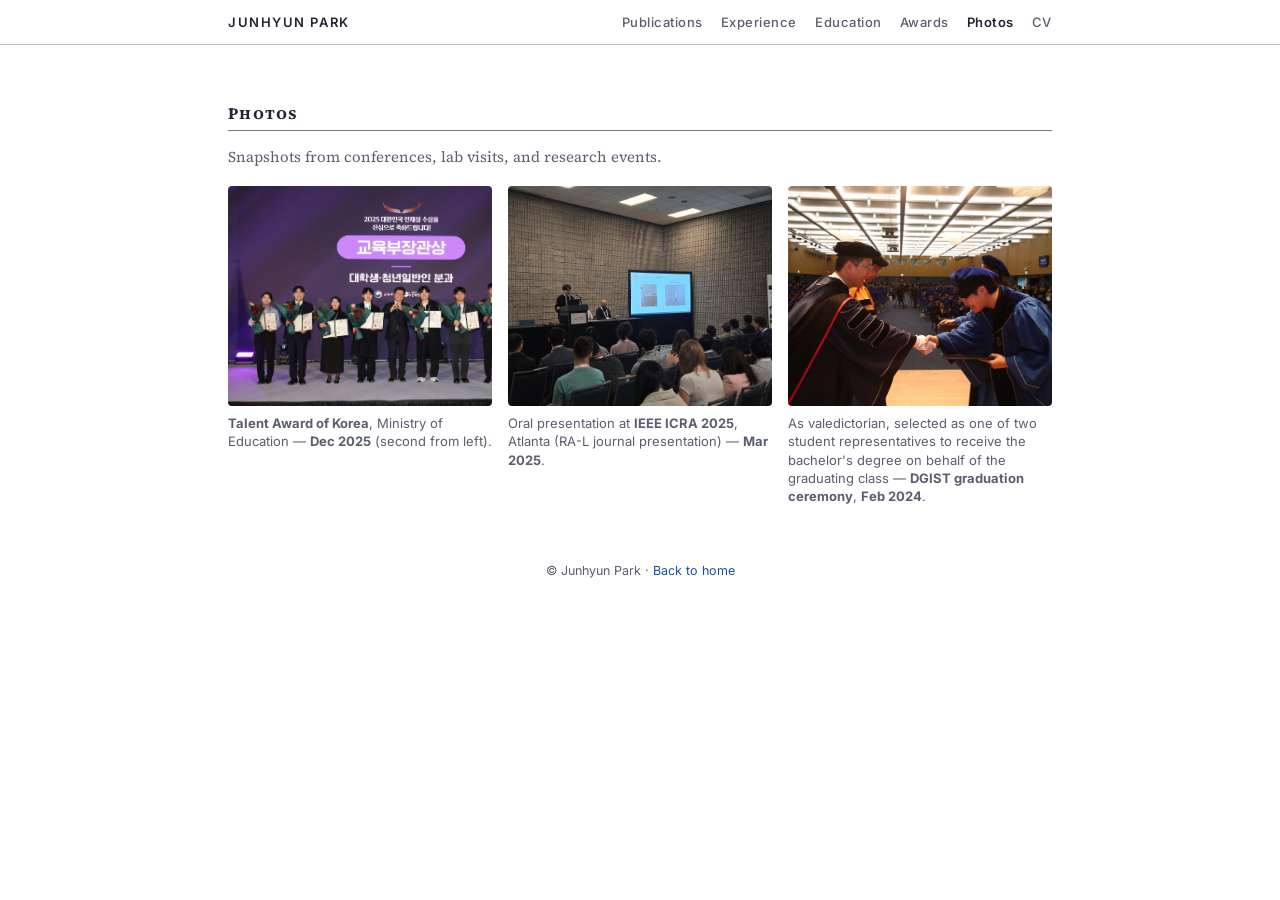
==== photos.html @ 775f36fa "Add GLINT preprint with teaser thumbnail; refine commencement photo caption" ====
<!DOCTYPE HTML>
<html lang="en">
<head>
  <meta charset="UTF-8">
  <title>Photos — Junhyun Park</title>
  <meta name="viewport" content="width=device-width, initial-scale=1">
  <meta name="author" content="Junhyun Park">
  <meta name="description" content="Photos from conferences, labs, and research events.">
  <link rel="preconnect" href="https://fonts.googleapis.com">
  <link rel="preconnect" href="https://fonts.gstatic.com" crossorigin>
  <link href="https://fonts.googleapis.com/css2?family=Inter:wght@400;500;600&family=Source+Serif+4:ital,wght@0,400;0,500;0,600;0,700;1,400&display=swap" rel="stylesheet">
  <link rel="stylesheet" type="text/css" href="stylesheet.css">
</head>
<body>

<!-- ============================ top nav ============================ -->
<nav class="topnav" aria-label="Section navigation">
  <div class="topnav-inner">
    <a href="index.html" class="brand" style="text-decoration:none;">Junhyun Park</a>
    <a href="index.html#publications">Publications</a>
    <a href="index.html#experience">Experience</a>
    <a href="index.html#education">Education</a>
    <a href="index.html#awards">Awards</a>
    <a href="photos.html" aria-current="page">Photos</a>
    <a href="data/Curriculum_Vitae_Junhyun_Park.pdf">CV</a>
  </div>
</nav>

<div class="container">

  <section id="photos-section" style="margin-top: 28px;">
    <h2>Photos</h2>
    <p style="color: var(--muted); font-size: 15px; margin: 0 0 18px;">
      Snapshots from conferences, lab visits, and research events.
    </p>

    <div class="photo-grid">
      <figure class="photo-card">
        <img src="life_images/talent_award_korea.jpg" alt="Receiving the Talent Award of Korea from the Minister of Education" style="object-position: left center;">
        <figcaption><strong>Talent Award of Korea</strong>, Ministry of Education — <strong>Dec 2025</strong> (second from left).</figcaption>
      </figure>

      <figure class="photo-card">
        <img src="life_images/icra_2025.jpg" alt="Giving an oral presentation at IEEE ICRA 2025 in Atlanta">
        <figcaption>Oral presentation at <strong>IEEE ICRA 2025</strong>, Atlanta (RA-L journal presentation) — <strong>Mar 2025</strong>.</figcaption>
      </figure>

      <figure class="photo-card">
        <img src="life_images/valedictorian_v2.jpg" alt="Receiving the diploma as a graduate representative at DGIST commencement">
        <figcaption>As valedictorian, selected as one of two student representatives to receive the bachelor's degree on behalf of the graduating class — <strong>DGIST graduation ceremony</strong>, <strong>Feb 2024</strong>.</figcaption>
      </figure>
    </div>
  </section>

  <p class="foot">© Junhyun Park &middot; <a href="index.html">Back to home</a></p>

</div>

<!-- ============================ lightbox ============================ -->
<div class="lightbox" id="lightbox" role="dialog" aria-modal="true" aria-label="Enlarged photo">
  <button type="button" class="lightbox-close" aria-label="Close">&times;</button>
  <img src="" alt="">
  <div class="lightbox-cap"></div>
</div>

<script>
  (function () {
    const lb = document.getElementById('lightbox');
    if (!lb) return;
    const lbImg = lb.querySelector('img');
    const lbCap = lb.querySelector('.lightbox-cap');
    const closeBtn = lb.querySelector('.lightbox-close');

    function open(src, alt, caption) {
      lbImg.src = src;
      lbImg.alt = alt || '';
      lbCap.textContent = caption || '';
      lb.classList.add('open');
      document.body.style.overflow = 'hidden';
    }
    function close() {
      lb.classList.remove('open');
      lbImg.src = '';
      document.body.style.overflow = '';
    }

    document.querySelectorAll('.photo-card img').forEach(function (img) {
      img.addEventListener('click', function () {
        const fig = img.closest('figure');
        const cap = fig ? fig.querySelector('figcaption') : null;
        open(img.currentSrc || img.src, img.alt, cap ? cap.textContent : '');
      });
    });

    closeBtn.addEventListener('click', close);
    lb.addEventListener('click', close);
    document.addEventListener('keydown', function (e) {
      if (e.key === 'Escape' && lb.classList.contains('open')) close();
    });
  })();
</script>
</body>
</html>
---- stylesheet.css ----
/* =====================================================================
   Junhyun Park — homepage stylesheet
   Aesthetic mirrors the LaTeX CV: restrained near-black accent,
   gray middot separators, small-caps section headers with thin rules.
   ===================================================================== */

:root {
  --accent: #222634;
  --rule: #b8bcc8;
  --rule-strong: #787c8c;
  --muted: #5a5e6e;
  --body: #1a1d28;
  --bg: #ffffff;
  --bg-soft: #fbfaf5;
  --link: #1a4fa0;
  --link-hover: #c0651a;
  --tag-medai-bg: #e3f0fa;
  --tag-medai-fg: #0a5d8a;
  --tag-surg-bg: #e3f1e6;
  --tag-surg-fg: #1f5a2e;
  --tag-diag-bg: #fbe7d3;
  --tag-diag-fg: #a55310;
  --tag-auto-bg: #efe2f7;
  --tag-auto-fg: #5a1788;
  --tag-hyst-bg: #fef3d4;
  --tag-hyst-fg: #8a5a06;
  --tag-tsm-bg: #d6ecec;
  --tag-tsm-fg: #155a5a;
  --tag-vlp-bg: #f1e3f8;
  --tag-vlp-fg: #6a1b9a;
  --tag-llm-bg: #fde6e6;
  --tag-llm-fg: #a02020;
  --tag-pose-bg: #e0e7ff;
  --tag-pose-fg: #3730a3;
  --maxw: 880px;
}

* { box-sizing: border-box; }

[hidden] { display: none !important; }

html { scroll-behavior: smooth; scroll-padding-top: 72px; }

/* keep anchored sections clear of the sticky top nav */
section[id], header[id] { scroll-margin-top: 72px; }

body {
  margin: 0;
  padding: 0;
  font-family: 'Source Serif 4', 'Source Serif Pro', 'Charter', Georgia, 'Times New Roman', serif;
  font-size: 16px;
  line-height: 1.55;
  color: var(--body);
  background: var(--bg);
  -webkit-font-smoothing: antialiased;
  -moz-osx-font-smoothing: grayscale;
}

.container {
  max-width: var(--maxw);
  margin: 0 auto;
  padding: 28px 28px 64px;
}

/* ---------- top nav ---------- */
.topnav {
  position: sticky;
  top: 0;
  z-index: 50;
  background: rgba(255,255,255,0.94);
  backdrop-filter: saturate(140%) blur(6px);
  border-bottom: 1px solid var(--rule);
  font-family: 'Inter', -apple-system, BlinkMacSystemFont, sans-serif;
}
.topnav-inner {
  max-width: var(--maxw);
  margin: 0 auto;
  padding: 12px 28px;
  display: flex;
  flex-wrap: wrap;
  align-items: center;
  gap: 4px 18px;
  font-size: 13px;
  letter-spacing: 0.04em;
}
.topnav .brand {
  font-weight: 600;
  text-transform: uppercase;
  letter-spacing: 0.12em;
  color: var(--accent);
  margin-right: auto;
}
.topnav a {
  color: var(--muted);
  text-decoration: none;
  font-weight: 500;
}
.topnav a:hover { color: var(--accent); }

/* ---------- header / profile ---------- */
.profile {
  display: grid;
  grid-template-columns: 1fr 180px;
  gap: 32px;
  align-items: center;
  padding-top: 24px;
  padding-bottom: 8px;
}
.profile-text h1 {
  margin: 0 0 6px;
  font-family: 'Source Serif 4', 'Charter', Georgia, serif;
  font-size: 38px;
  font-weight: 700;
  letter-spacing: 0.01em;
  color: var(--accent);
  font-variant: small-caps;
}
.profile-text .affil {
  margin: 0 0 12px;
  color: var(--muted);
  font-size: 15px;
  font-style: italic;
}
.profile-text p {
  margin: 0 0 10px;
  font-size: 16px;
}
.profile img {
  width: 100%;
  max-width: 180px;
  border-radius: 4px;
  display: block;
  /* subtle retouch: brighter, crisper, warmer */
  filter: brightness(1.06) contrast(1.05) saturate(1.08);
}

/* ---------- contact links ---------- */
.links {
  margin-top: 10px;
  font-family: 'Inter', sans-serif;
  font-size: 14px;
  color: var(--muted);
}
.links a {
  color: var(--link);
  text-decoration: none;
  font-weight: 500;
}
.links a:hover { color: var(--link-hover); }
.sep {
  color: var(--rule-strong);
  margin: 0 0.45em;
}

/* ---------- generic links ---------- */
a { color: var(--link); text-decoration: none; }
a:hover { color: var(--link-hover); }

/* ---------- section headers (small-caps + rule) ---------- */
section { margin-top: 36px; }
section > h2 {
  margin: 0 0 14px;
  padding-bottom: 4px;
  font-family: 'Source Serif 4', Georgia, serif;
  font-size: 16px;
  font-weight: 700;
  font-variant: small-caps;
  letter-spacing: 0.08em;
  color: var(--accent);
  border-bottom: 0.8px solid var(--rule-strong);
}
section > h3 {
  display: flex;
  align-items: center;
  gap: 14px;
  margin: 26px 0 12px;
  font-family: 'Inter', sans-serif;
  font-size: 12px;
  font-weight: 600;
  text-transform: uppercase;
  letter-spacing: 0.14em;
  color: var(--rule-strong);
  white-space: nowrap;
}
section > h3::after {
  content: "";
  flex: 1;
  height: 1px;
  background: var(--rule);
}

/* ---------- entry rows (CV-style date on right) ---------- */
.entry {
  display: grid;
  grid-template-columns: 1fr auto;
  gap: 10px;
  align-items: baseline;
  margin-top: 10px;
}
.entry .left { line-height: 1.45; }
.entry .left .role,
.entry .left .meta {
  color: var(--muted);
  font-size: 14.5px;
}
.entry .date {
  font-size: 13.5px;
  color: var(--muted);
  white-space: nowrap;
  font-family: 'Inter', sans-serif;
}
.entry strong { color: var(--accent); }

.rank {
  font-family: 'Inter', sans-serif;
  font-size: 12px;
  font-weight: 600;
  color: #b3261e;
  letter-spacing: 0.02em;
  margin-left: 2px;
}

/* ---------- lists ---------- */
ul.clean {
  list-style: none;
  padding: 0;
  margin: 0;
}
ul.clean li {
  margin: 8px 0;
}

ul.news {
  list-style: none;
  padding: 0;
  margin: 0;
}
ul.news.news-more { margin-top: 0; }
.news-toggle {
  margin-top: 12px;
  padding: 4px 0;
  background: transparent;
  border: none;
  font-family: 'Inter', sans-serif;
  font-size: 13px;
  font-weight: 500;
  letter-spacing: 0.04em;
  color: var(--link);
  cursor: pointer;
}
.news-toggle:hover { color: var(--link-hover); }
.news-toggle::after {
  content: " ↓";
  font-size: 11px;
}
.news-toggle[aria-expanded="true"]::after { content: " ↑"; }
ul.news li {
  margin: 8px 0;
  padding-left: 92px;
  position: relative;
  font-size: 15.5px;
}
ul.news li .date {
  position: absolute;
  left: 0;
  width: 84px;
  color: var(--muted);
  font-family: 'Inter', sans-serif;
  font-size: 13px;
  text-transform: uppercase;
  letter-spacing: 0.06em;
  top: 4px;
}

/* ---------- publications ---------- */
.pubs { display: flex; flex-direction: column; gap: 18px; }
.pub {
  display: grid;
  grid-template-columns: 240px 1fr;
  gap: 18px;
  align-items: center;
  padding: 4px 0;
}
.pub.text-only { grid-template-columns: 1fr; }
.pub .thumb {
  width: 100%;
  aspect-ratio: 4 / 3;          /* uniform thumbnail box across all rows */
  object-fit: contain;          /* letterbox figures instead of cropping */
  border-radius: 3px;
  display: block;
}
.pub .title {
  font-weight: 700;
  color: var(--accent);
  display: block;
  margin-bottom: 4px;
  font-size: 16px;
  line-height: 1.35;
}
.pub .authors {
  font-size: 14.5px;
  color: var(--body);
  margin-bottom: 3px;
}
.pub .venue {
  font-size: 14px;
  font-style: italic;
  color: var(--muted);
  margin-bottom: 3px;
}
.pub .highlight {
  font-size: 13.5px;
  color: #b3261e;
  margin-bottom: 6px;
}
.pub .pub-links {
  font-family: 'Inter', sans-serif;
  font-size: 13px;
  margin: 4px 0 6px;
}
.pub .pub-links a { font-weight: 500; }
.pub .summary {
  font-size: 14.5px;
  color: var(--body);
  margin: 6px 0 0;
}
.pub .me { font-weight: 700; color: var(--accent); }

/* ---------- tag chips ---------- */
.tags { margin: 0 0 6px; font-family: 'Inter', sans-serif; }
.tag {
  display: inline-block;
  font-size: 11.5px;
  font-weight: 600;
  letter-spacing: 0.04em;
  padding: 3px 9px;
  border-radius: 99px;
  margin-right: 6px;
  text-transform: uppercase;
}
.tag-medai { background: var(--tag-medai-bg); color: var(--tag-medai-fg); }
.tag-surg  { background: var(--tag-surg-bg);  color: var(--tag-surg-fg);  }
.tag-diag  { background: var(--tag-diag-bg);  color: var(--tag-diag-fg);  }
.tag-auto  { background: var(--tag-auto-bg);  color: var(--tag-auto-fg);  }
.tag-hyst  { background: var(--tag-hyst-bg);  color: var(--tag-hyst-fg);  }
.tag-tsm   { background: var(--tag-tsm-bg);   color: var(--tag-tsm-fg);   }
.tag-vlp   { background: var(--tag-vlp-bg);   color: var(--tag-vlp-fg);   }
.tag-llm   { background: var(--tag-llm-bg);   color: var(--tag-llm-fg);   }
.tag-pose  { background: var(--tag-pose-bg);  color: var(--tag-pose-fg);  }

/* ---------- publication filter ---------- */
.pub-filters {
  display: flex;
  flex-direction: column;
  gap: 6px;
  margin: 4px 0 18px;
}
.pub-filter {
  display: flex;
  flex-wrap: wrap;
  align-items: center;
  gap: 6px;
  font-family: 'Inter', sans-serif;
}
.pub-filter .filter-label {
  font-size: 11.5px;
  font-weight: 600;
  letter-spacing: 0.08em;
  text-transform: uppercase;
  color: var(--muted);
  min-width: 58px;
}
.pub-filter button {
  padding: 5px 12px;
  border: 1px solid var(--rule);
  border-radius: 99px;
  background: transparent;
  font-size: 12.5px;
  font-weight: 500;
  letter-spacing: 0.04em;
  color: var(--muted);
  cursor: pointer;
  transition: background 0.15s, color 0.15s, border-color 0.15s;
}
.pub-filter button:hover {
  color: var(--accent);
  border-color: var(--rule-strong);
}
.pub-filter button[aria-pressed="true"] {
  background: var(--accent);
  color: #fff;
  border-color: var(--accent);
}

/* ---------- visitors ---------- */
.visitor-widget {
  display: flex;
  justify-content: center;
  align-items: center;
  min-height: 220px;
  padding: 16px 0;
}
.visitor-widget > * { max-width: 100%; }
.visitor-placeholder {
  font-family: 'Inter', sans-serif;
  font-size: 13px;
  color: var(--muted);
  font-style: italic;
  text-align: center;
  margin: 0;
}

/* ---------- photo gallery ---------- */
.photo-grid {
  display: grid;
  grid-template-columns: repeat(auto-fill, minmax(260px, 1fr));
  gap: 16px;
}
.photo-card {
  margin: 0;
  display: flex;
  flex-direction: column;
}
.photo-card img {
  width: 100%;
  height: 220px;
  object-fit: cover;
  border-radius: 4px;
  display: block;
  transition: transform 0.2s ease, box-shadow 0.2s ease;
}
.photo-card img:hover {
  transform: translateY(-2px);
  box-shadow: 0 6px 20px rgba(34, 38, 52, 0.12);
}
.photo-card figcaption {
  font-family: 'Inter', sans-serif;
  font-size: 13px;
  color: var(--muted);
  margin-top: 8px;
  line-height: 1.4;
}
.photo-empty {
  grid-column: 1 / -1;
  text-align: center;
  font-family: 'Inter', sans-serif;
  font-size: 14px;
  font-style: italic;
  color: var(--muted);
  padding: 40px 0;
  margin: 0;
}
.photo-card img { cursor: zoom-in; }

/* ---------- photo lightbox ---------- */
.lightbox {
  position: fixed;
  inset: 0;
  z-index: 100;
  display: none;
  flex-direction: column;
  align-items: center;
  justify-content: center;
  gap: 16px;
  padding: 48px 24px;
  background: rgba(20, 22, 30, 0.88);
  backdrop-filter: blur(4px);
  cursor: zoom-out;
}
.lightbox.open { display: flex; }
.lightbox img {
  max-width: min(92vw, 1100px);
  max-height: 78vh;
  object-fit: contain;
  border-radius: 4px;
  box-shadow: 0 12px 48px rgba(0, 0, 0, 0.45);
}
.lightbox-cap {
  max-width: min(92vw, 1100px);
  color: #f2f2f2;
  font-family: 'Inter', sans-serif;
  font-size: 14px;
  line-height: 1.5;
  text-align: center;
}
.lightbox-close {
  position: absolute;
  top: 16px;
  right: 22px;
  background: none;
  border: none;
  color: #fff;
  font-size: 30px;
  line-height: 1;
  cursor: pointer;
  opacity: 0.8;
}
.lightbox-close:hover { opacity: 1; }

/* active nav highlight */
.topnav a[aria-current="page"] {
  color: var(--accent);
  font-weight: 600;
}

/* ---------- footer note ---------- */
.foot {
  margin-top: 56px;
  text-align: center;
  color: var(--muted);
  font-size: 12.5px;
  font-family: 'Inter', sans-serif;
}

/* ---------- responsive ---------- */
@media (max-width: 720px) {
  .container { padding: 20px 18px 48px; }
  .profile {
    grid-template-columns: 1fr;
    gap: 18px;
    text-align: center;
  }
  .profile img { max-width: 160px; margin: 0 auto; }
  .profile-text { text-align: left; }
  .topnav-inner { padding: 10px 18px; gap: 4px 12px; font-size: 12px; }
  .topnav .brand { width: 100%; margin-right: 0; margin-bottom: 4px; }
  .pub { grid-template-columns: 1fr; }
  .entry { grid-template-columns: 1fr; }
  .entry .date { font-size: 12.5px; }
  ul.news li { padding-left: 0; }
  ul.news li .date {
    position: static;
    display: block;
    width: auto;
    margin-bottom: 2px;
  }
}
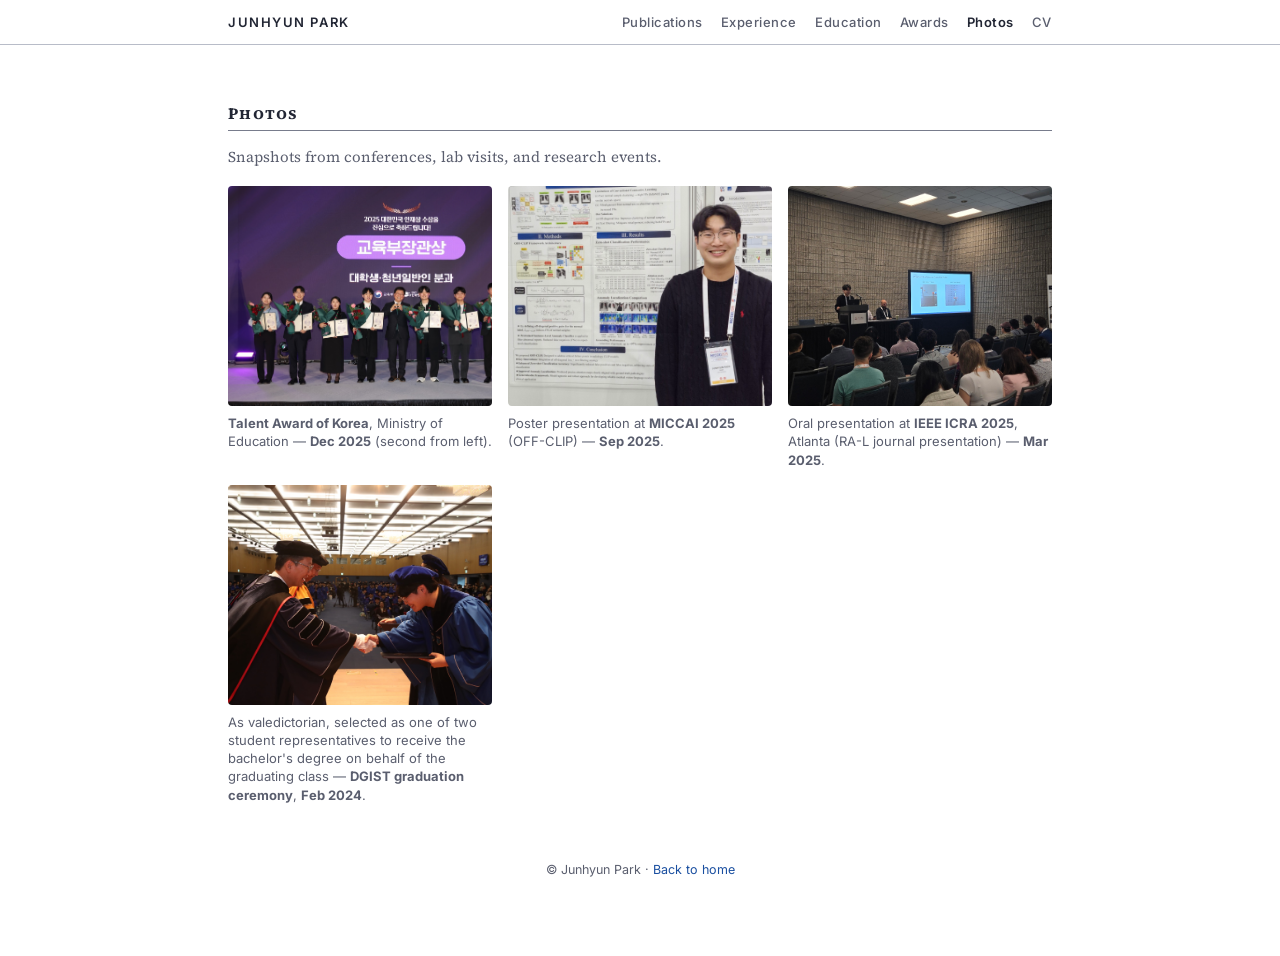
==== commit 7554baaa: "Add MICCAI 2025 poster photo" ====
--- a/photos.html
+++ b/photos.html
@@ -38,6 +38,11 @@
       <figure class="photo-card">
         <img src="life_images/talent_award_korea.jpg" alt="Receiving the Talent Award of Korea from the Minister of Education" style="object-position: left center;">
         <figcaption><strong>Talent Award of Korea</strong>, Ministry of Education — <strong>Dec 2025</strong> (second from left).</figcaption>
+      </figure>
+
+      <figure class="photo-card">
+        <img src="life_images/miccai_2025.jpg" alt="Presenting a poster at MICCAI 2025">
+        <figcaption>Poster presentation at <strong>MICCAI 2025</strong> (OFF-CLIP) — <strong>Sep 2025</strong>.</figcaption>
       </figure>
 
       <figure class="photo-card">
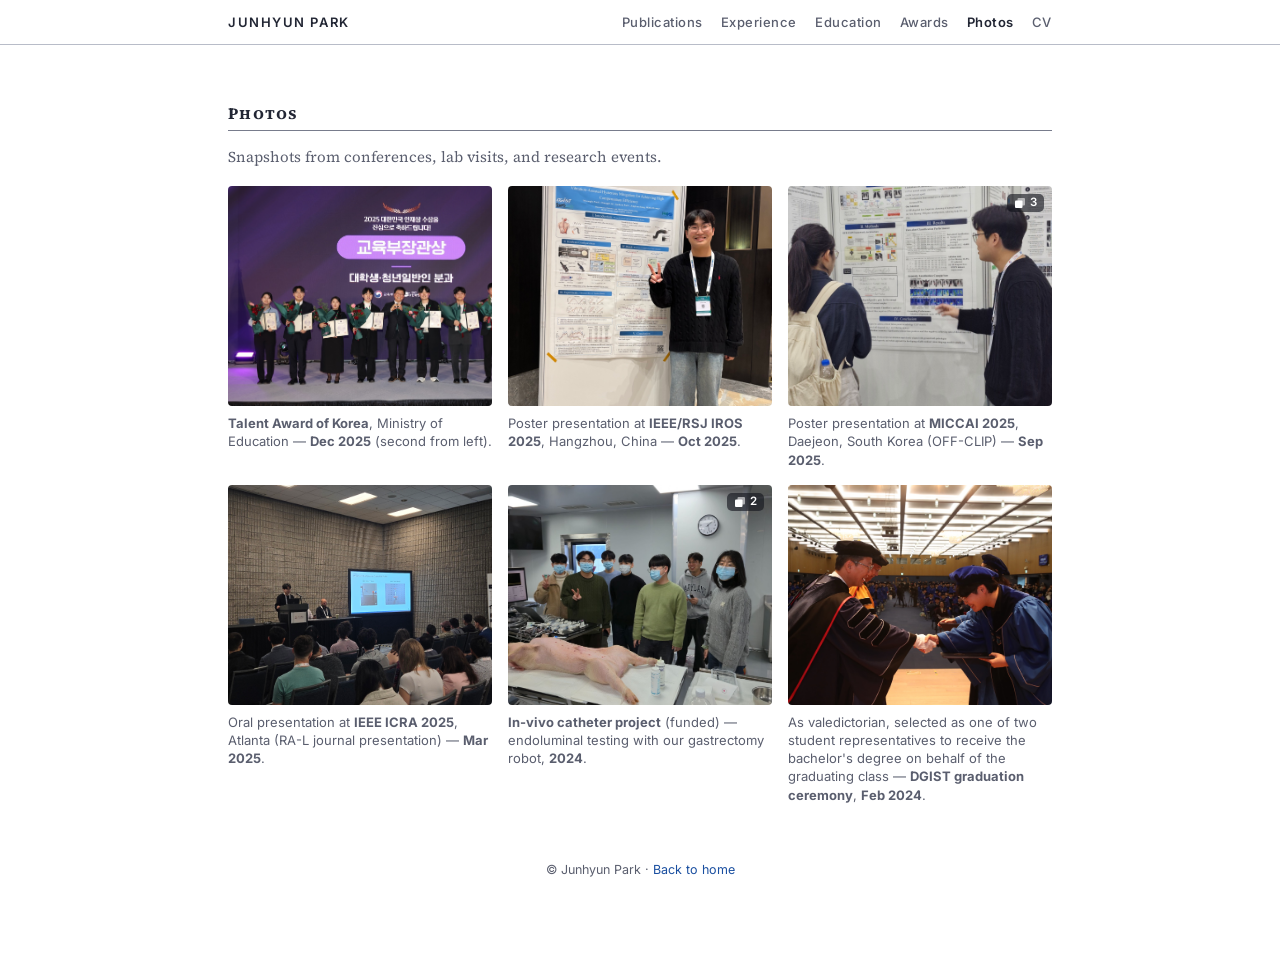
==== commit e45ca19a: "Add IROS/MICCAI/in-vivo photos; multi-image cards with cover + count badge and lightbox navigation" ====
--- a/photos.html
+++ b/photos.html
@@ -41,13 +41,32 @@
       </figure>
 
       <figure class="photo-card">
-        <img src="life_images/miccai_2025.jpg" alt="Presenting a poster at MICCAI 2025">
-        <figcaption>Poster presentation at <strong>MICCAI 2025</strong> (OFF-CLIP) — <strong>Sep 2025</strong>.</figcaption>
+        <img src="life_images/iros_2025.jpg" alt="Presenting a poster at IEEE/RSJ IROS 2025 in Hangzhou">
+        <figcaption>Poster presentation at <strong>IEEE/RSJ IROS 2025</strong>, Hangzhou, China — <strong>Oct 2025</strong>.</figcaption>
+      </figure>
+
+      <figure class="photo-card">
+        <div class="photo-multi">
+          <img src="life_images/miccai_2025_v2.jpg" alt="Presenting a poster at MICCAI 2025">
+          <img src="life_images/miccai_2025.jpg" alt="Presenting a poster at MICCAI 2025" hidden>
+          <img src="life_images/miccai_2025_v3.jpg" alt="Presenting a poster at MICCAI 2025" hidden>
+          <span class="multi-badge" aria-label="3 photos"><svg width="12" height="12" viewBox="0 0 24 24" aria-hidden="true"><rect x="7" y="2" width="15" height="15" rx="2" fill="currentColor" opacity="0.55"/><rect x="2" y="7" width="15" height="15" rx="2" fill="currentColor"/></svg>3</span>
+        </div>
+        <figcaption>Poster presentation at <strong>MICCAI 2025</strong>, Daejeon, South Korea (OFF-CLIP) — <strong>Sep 2025</strong>.</figcaption>
       </figure>
 
       <figure class="photo-card">
         <img src="life_images/icra_2025.jpg" alt="Giving an oral presentation at IEEE ICRA 2025 in Atlanta">
         <figcaption>Oral presentation at <strong>IEEE ICRA 2025</strong>, Atlanta (RA-L journal presentation) — <strong>Mar 2025</strong>.</figcaption>
+      </figure>
+
+      <figure class="photo-card">
+        <div class="photo-multi">
+          <img src="life_images/invivo_project_2024.jpg" alt="In-vivo test of the endoluminal catheter robot">
+          <img src="life_images/invivo_test_2024_v2.jpg" alt="In-vivo test of the gastrectomy robot" hidden>
+          <span class="multi-badge" aria-label="2 photos"><svg width="12" height="12" viewBox="0 0 24 24" aria-hidden="true"><rect x="7" y="2" width="15" height="15" rx="2" fill="currentColor" opacity="0.55"/><rect x="2" y="7" width="15" height="15" rx="2" fill="currentColor"/></svg>2</span>
+        </div>
+        <figcaption><strong>In-vivo catheter project</strong> (funded) — endoluminal testing with our gastrectomy robot, <strong>2024</strong>.</figcaption>
       </figure>
 
       <figure class="photo-card">
@@ -64,8 +83,11 @@
 <!-- ============================ lightbox ============================ -->
 <div class="lightbox" id="lightbox" role="dialog" aria-modal="true" aria-label="Enlarged photo">
   <button type="button" class="lightbox-close" aria-label="Close">&times;</button>
+  <button type="button" class="lightbox-nav lightbox-prev" aria-label="Previous photo">&lsaquo;</button>
   <img src="" alt="">
+  <button type="button" class="lightbox-nav lightbox-next" aria-label="Next photo">&rsaquo;</button>
   <div class="lightbox-cap"></div>
+  <div class="lightbox-dots"></div>
 </div>
 
 <script>
@@ -74,33 +96,79 @@
     if (!lb) return;
     const lbImg = lb.querySelector('img');
     const lbCap = lb.querySelector('.lightbox-cap');
+    const lbDots = lb.querySelector('.lightbox-dots');
     const closeBtn = lb.querySelector('.lightbox-close');
+    const prevBtn = lb.querySelector('.lightbox-prev');
+    const nextBtn = lb.querySelector('.lightbox-next');
+    let group = [];
+    let pos = 0;
+    let caption = '';
 
-    function open(src, alt, caption) {
-      lbImg.src = src;
-      lbImg.alt = alt || '';
+    function render() {
+      const it = group[pos];
+      if (!it) return;
+      lbImg.src = it.src;
+      lbImg.alt = it.alt || '';
       lbCap.textContent = caption || '';
+      const multi = group.length > 1;
+      prevBtn.hidden = !multi;
+      nextBtn.hidden = !multi;
+      lbDots.innerHTML = '';
+      if (multi) {
+        group.forEach(function (_, j) {
+          const d = document.createElement('span');
+          d.className = 'dot' + (j === pos ? ' active' : '');
+          lbDots.appendChild(d);
+        });
+      }
+    }
+    function openGroup(items, p, cap) {
+      group = items;
+      pos = p < 0 ? 0 : p;
+      caption = cap || '';
       lb.classList.add('open');
       document.body.style.overflow = 'hidden';
+      render();
     }
     function close() {
       lb.classList.remove('open');
       lbImg.src = '';
+      group = [];
       document.body.style.overflow = '';
+    }
+    function step(n) {
+      if (group.length < 2) return;
+      pos = (pos + n + group.length) % group.length;
+      render();
     }
 
     document.querySelectorAll('.photo-card img').forEach(function (img) {
       img.addEventListener('click', function () {
         const fig = img.closest('figure');
         const cap = fig ? fig.querySelector('figcaption') : null;
-        open(img.currentSrc || img.src, img.alt, cap ? cap.textContent : '');
+        const multi = img.closest('.photo-multi');
+        let items, p;
+        if (multi) {
+          const mImgs = Array.prototype.slice.call(multi.querySelectorAll('img'));
+          items = mImgs.map(function (im) { return { src: im.src, alt: im.alt }; });
+          p = mImgs.indexOf(img);
+        } else {
+          items = [{ src: img.src, alt: img.alt }];
+          p = 0;
+        }
+        openGroup(items, p, cap ? cap.textContent : '');
       });
     });
 
     closeBtn.addEventListener('click', close);
-    lb.addEventListener('click', close);
+    prevBtn.addEventListener('click', function (e) { e.stopPropagation(); step(-1); });
+    nextBtn.addEventListener('click', function (e) { e.stopPropagation(); step(1); });
+    lb.addEventListener('click', function (e) { if (e.target === lb) close(); });
     document.addEventListener('keydown', function (e) {
-      if (e.key === 'Escape' && lb.classList.contains('open')) close();
+      if (!lb.classList.contains('open')) return;
+      if (e.key === 'Escape') close();
+      else if (e.key === 'ArrowLeft') step(-1);
+      else if (e.key === 'ArrowRight') step(1);
     });
   })();
 </script>
--- a/stylesheet.css
+++ b/stylesheet.css
@@ -452,6 +452,27 @@
 }
 .photo-card img { cursor: zoom-in; }
 
+/* ---------- multi-image card (cover + count badge) ---------- */
+.photo-multi { position: relative; }
+.multi-badge {
+  position: absolute;
+  top: 8px;
+  right: 8px;
+  display: inline-flex;
+  align-items: center;
+  gap: 4px;
+  padding: 3px 7px;
+  background: rgba(20, 22, 30, 0.62);
+  color: #fff;
+  font-family: 'Inter', sans-serif;
+  font-size: 11.5px;
+  font-weight: 600;
+  line-height: 1;
+  border-radius: 5px;
+  pointer-events: none;
+}
+.multi-badge svg { display: block; }
+
 /* ---------- photo lightbox ---------- */
 .lightbox {
   position: fixed;
@@ -496,6 +517,36 @@
   opacity: 0.8;
 }
 .lightbox-close:hover { opacity: 1; }
+.lightbox-nav {
+  position: absolute;
+  top: 50%;
+  transform: translateY(-50%);
+  background: rgba(255, 255, 255, 0.12);
+  color: #fff;
+  border: none;
+  width: 46px;
+  height: 64px;
+  font-size: 34px;
+  line-height: 1;
+  cursor: pointer;
+  opacity: 0.85;
+  border-radius: 6px;
+}
+.lightbox-nav:hover { opacity: 1; background: rgba(255, 255, 255, 0.22); }
+.lightbox-prev { left: 20px; }
+.lightbox-next { right: 20px; }
+.lightbox-dots {
+  display: flex;
+  justify-content: center;
+  gap: 7px;
+}
+.lightbox-dots .dot {
+  width: 8px;
+  height: 8px;
+  border-radius: 50%;
+  background: rgba(255, 255, 255, 0.45);
+}
+.lightbox-dots .dot.active { background: #fff; }
 
 /* active nav highlight */
 .topnav a[aria-current="page"] {
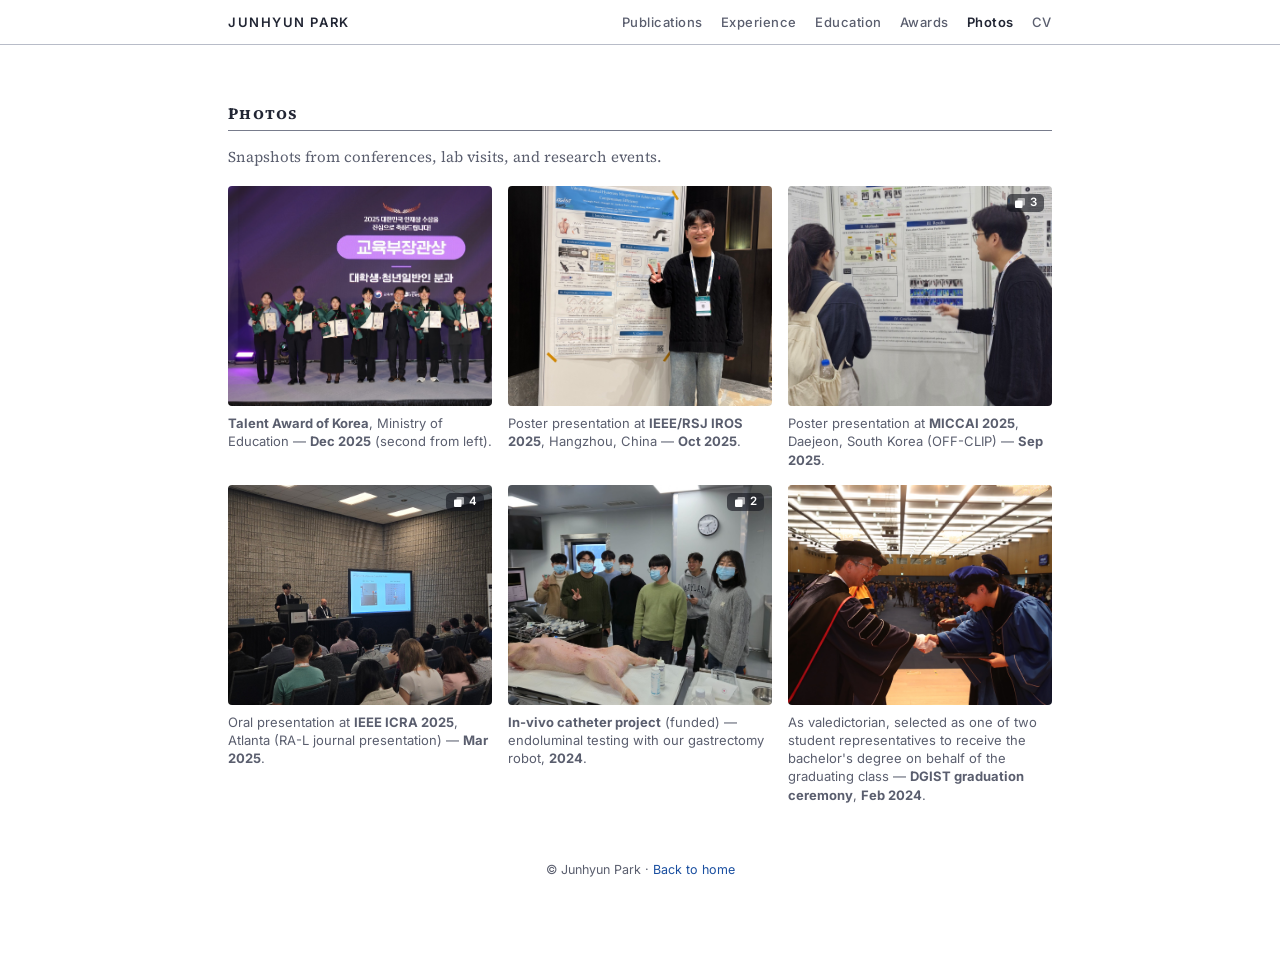
==== commit eff7fc24: "Add 3 more ICRA 2025 photos (multi-image card, 4 total)" ====
--- a/photos.html
+++ b/photos.html
@@ -56,7 +56,13 @@
       </figure>
 
       <figure class="photo-card">
-        <img src="life_images/icra_2025.jpg" alt="Giving an oral presentation at IEEE ICRA 2025 in Atlanta">
+        <div class="photo-multi">
+          <img src="life_images/icra_2025.jpg" alt="Giving an oral presentation at IEEE ICRA 2025 in Atlanta">
+          <img src="life_images/icra_2025_v2.jpg" alt="IEEE ICRA 2025 in Atlanta" hidden>
+          <img src="life_images/icra_2025_v3.jpg" alt="IEEE ICRA 2025 in Atlanta" hidden>
+          <img src="life_images/icra_2025_v4.jpg" alt="IEEE ICRA 2025 in Atlanta" hidden>
+          <span class="multi-badge" aria-label="4 photos"><svg width="12" height="12" viewBox="0 0 24 24" aria-hidden="true"><rect x="7" y="2" width="15" height="15" rx="2" fill="currentColor" opacity="0.55"/><rect x="2" y="7" width="15" height="15" rx="2" fill="currentColor"/></svg>4</span>
+        </div>
         <figcaption>Oral presentation at <strong>IEEE ICRA 2025</strong>, Atlanta (RA-L journal presentation) — <strong>Mar 2025</strong>.</figcaption>
       </figure>
 
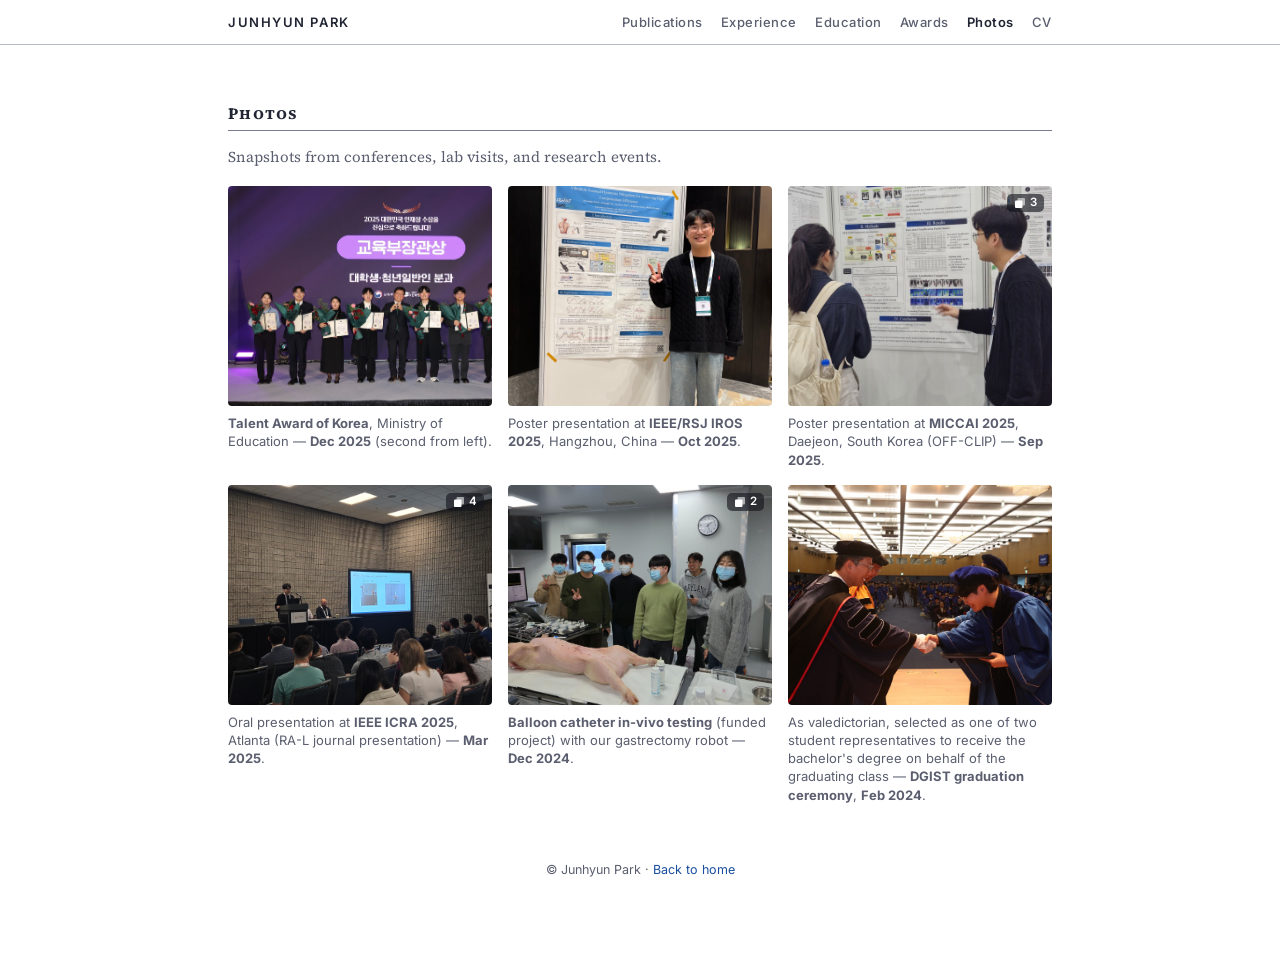
==== commit 1c9a7c3d: "Refine in-vivo caption: balloon catheter testing, Dec 2024" ====
--- a/photos.html
+++ b/photos.html
@@ -72,7 +72,7 @@
           <img src="life_images/invivo_test_2024_v2.jpg" alt="In-vivo test of the gastrectomy robot" hidden>
           <span class="multi-badge" aria-label="2 photos"><svg width="12" height="12" viewBox="0 0 24 24" aria-hidden="true"><rect x="7" y="2" width="15" height="15" rx="2" fill="currentColor" opacity="0.55"/><rect x="2" y="7" width="15" height="15" rx="2" fill="currentColor"/></svg>2</span>
         </div>
-        <figcaption><strong>In-vivo catheter project</strong> (funded) — endoluminal testing with our gastrectomy robot, <strong>2024</strong>.</figcaption>
+        <figcaption><strong>Balloon catheter in-vivo testing</strong> (funded project) with our gastrectomy robot — <strong>Dec 2024</strong>.</figcaption>
       </figure>
 
       <figure class="photo-card">
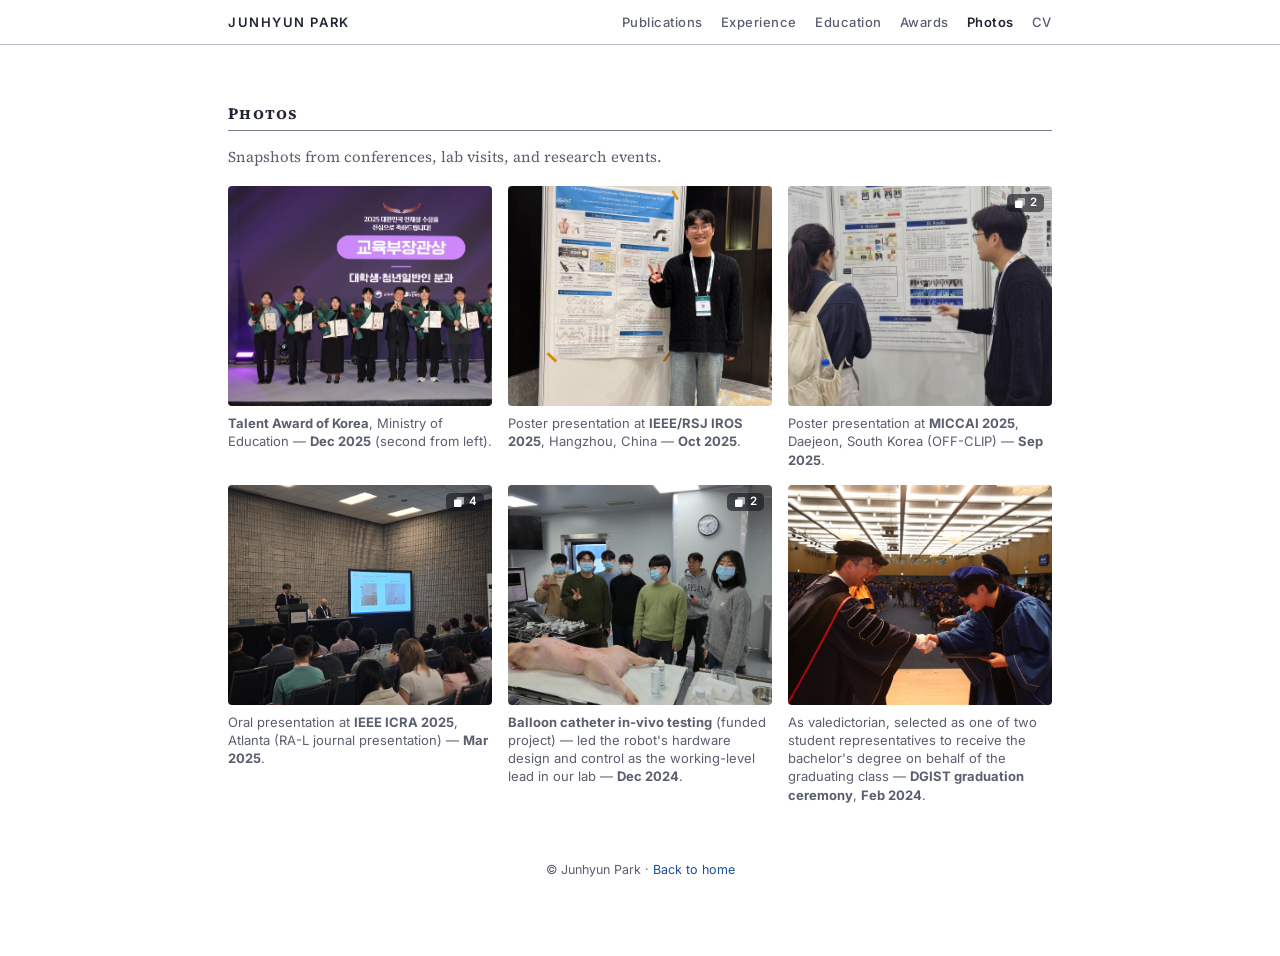
==== commit fdfab3ae: "Lightbox thumbnail strip + edge-aware arrows; refine in-vivo role wording; drop MICCAI 2nd photo" ====
--- a/photos.html
+++ b/photos.html
@@ -48,9 +48,8 @@
       <figure class="photo-card">
         <div class="photo-multi">
           <img src="life_images/miccai_2025_v2.jpg" alt="Presenting a poster at MICCAI 2025">
-          <img src="life_images/miccai_2025.jpg" alt="Presenting a poster at MICCAI 2025" hidden>
           <img src="life_images/miccai_2025_v3.jpg" alt="Presenting a poster at MICCAI 2025" hidden>
-          <span class="multi-badge" aria-label="3 photos"><svg width="12" height="12" viewBox="0 0 24 24" aria-hidden="true"><rect x="7" y="2" width="15" height="15" rx="2" fill="currentColor" opacity="0.55"/><rect x="2" y="7" width="15" height="15" rx="2" fill="currentColor"/></svg>3</span>
+          <span class="multi-badge" aria-label="2 photos"><svg width="12" height="12" viewBox="0 0 24 24" aria-hidden="true"><rect x="7" y="2" width="15" height="15" rx="2" fill="currentColor" opacity="0.55"/><rect x="2" y="7" width="15" height="15" rx="2" fill="currentColor"/></svg>2</span>
         </div>
         <figcaption>Poster presentation at <strong>MICCAI 2025</strong>, Daejeon, South Korea (OFF-CLIP) — <strong>Sep 2025</strong>.</figcaption>
       </figure>
@@ -72,7 +71,7 @@
           <img src="life_images/invivo_test_2024_v2.jpg" alt="In-vivo test of the gastrectomy robot" hidden>
           <span class="multi-badge" aria-label="2 photos"><svg width="12" height="12" viewBox="0 0 24 24" aria-hidden="true"><rect x="7" y="2" width="15" height="15" rx="2" fill="currentColor" opacity="0.55"/><rect x="2" y="7" width="15" height="15" rx="2" fill="currentColor"/></svg>2</span>
         </div>
-        <figcaption><strong>Balloon catheter in-vivo testing</strong> (funded project) with our gastrectomy robot — <strong>Dec 2024</strong>.</figcaption>
+        <figcaption><strong>Balloon catheter in-vivo testing</strong> (funded project) — led the robot's hardware design and control as the working-level lead in our lab — <strong>Dec 2024</strong>.</figcaption>
       </figure>
 
       <figure class="photo-card">
@@ -93,7 +92,7 @@
   <img src="" alt="">
   <button type="button" class="lightbox-nav lightbox-next" aria-label="Next photo">&rsaquo;</button>
   <div class="lightbox-cap"></div>
-  <div class="lightbox-dots"></div>
+  <div class="lightbox-thumbs"></div>
 </div>
 
 <script>
@@ -102,7 +101,7 @@
     if (!lb) return;
     const lbImg = lb.querySelector('img');
     const lbCap = lb.querySelector('.lightbox-cap');
-    const lbDots = lb.querySelector('.lightbox-dots');
+    const lbThumbs = lb.querySelector('.lightbox-thumbs');
     const closeBtn = lb.querySelector('.lightbox-close');
     const prevBtn = lb.querySelector('.lightbox-prev');
     const nextBtn = lb.querySelector('.lightbox-next');
@@ -117,14 +116,21 @@
       lbImg.alt = it.alt || '';
       lbCap.textContent = caption || '';
       const multi = group.length > 1;
-      prevBtn.hidden = !multi;
-      nextBtn.hidden = !multi;
-      lbDots.innerHTML = '';
+      prevBtn.hidden = !multi || pos === 0;
+      nextBtn.hidden = !multi || pos === group.length - 1;
+      lbThumbs.innerHTML = '';
       if (multi) {
-        group.forEach(function (_, j) {
-          const d = document.createElement('span');
-          d.className = 'dot' + (j === pos ? ' active' : '');
-          lbDots.appendChild(d);
+        group.forEach(function (g, j) {
+          const t = document.createElement('img');
+          t.src = g.src;
+          t.alt = g.alt || '';
+          if (j === pos) t.className = 'active';
+          t.addEventListener('click', function (e) {
+            e.stopPropagation();
+            pos = j;
+            render();
+          });
+          lbThumbs.appendChild(t);
         });
       }
     }
@@ -143,8 +149,9 @@
       document.body.style.overflow = '';
     }
     function step(n) {
-      if (group.length < 2) return;
-      pos = (pos + n + group.length) % group.length;
+      const np = pos + n;
+      if (np < 0 || np >= group.length) return;
+      pos = np;
       render();
     }
 
--- a/stylesheet.css
+++ b/stylesheet.css
@@ -535,18 +535,26 @@
 .lightbox-nav:hover { opacity: 1; background: rgba(255, 255, 255, 0.22); }
 .lightbox-prev { left: 20px; }
 .lightbox-next { right: 20px; }
-.lightbox-dots {
+.lightbox-thumbs {
   display: flex;
   justify-content: center;
-  gap: 7px;
-}
-.lightbox-dots .dot {
-  width: 8px;
-  height: 8px;
-  border-radius: 50%;
-  background: rgba(255, 255, 255, 0.45);
-}
-.lightbox-dots .dot.active { background: #fff; }
+  flex-wrap: wrap;
+  gap: 8px;
+  max-width: min(92vw, 1100px);
+}
+.lightbox-thumbs img {
+  width: 58px;
+  height: 44px;
+  object-fit: cover;
+  border-radius: 3px;
+  border: 2px solid transparent;
+  box-shadow: none;
+  opacity: 0.5;
+  cursor: pointer;
+  transition: opacity 0.15s ease;
+}
+.lightbox-thumbs img:hover { opacity: 0.85; }
+.lightbox-thumbs img.active { opacity: 1; border-color: #fff; }
 
 /* active nav highlight */
 .topnav a[aria-current="page"] {
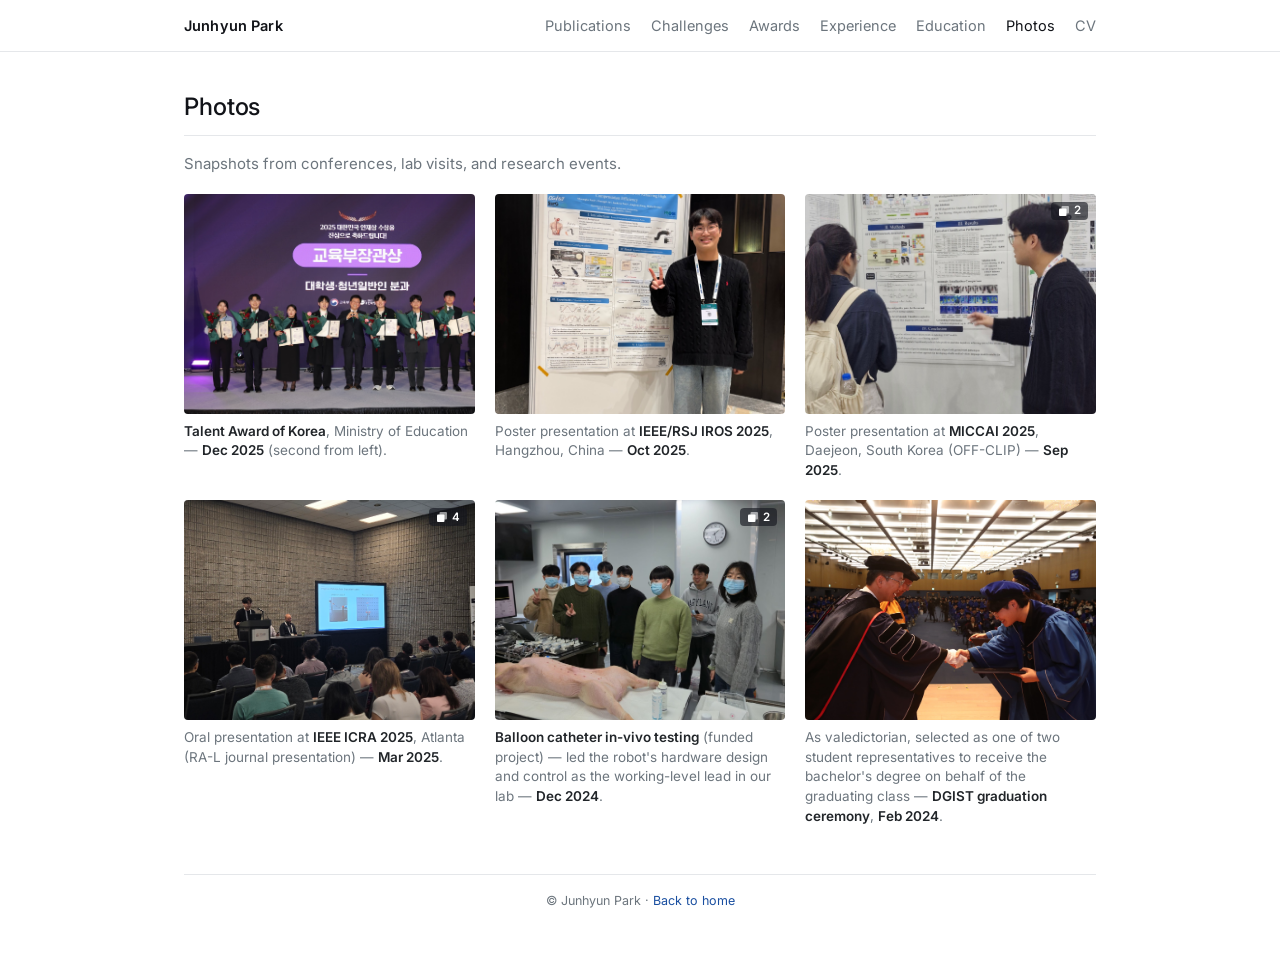
==== commit 1c36c60e: "Restyle homepage as a minimal single-column layout Replace the dark hero band, white cards, and mixe" ====
--- a/photos.html
+++ b/photos.html
@@ -8,7 +8,7 @@
   <meta name="description" content="Photos from conferences, labs, and research events.">
   <link rel="preconnect" href="https://fonts.googleapis.com">
   <link rel="preconnect" href="https://fonts.gstatic.com" crossorigin>
-  <link href="https://fonts.googleapis.com/css2?family=Inter:wght@400;500;600&family=Source+Serif+4:ital,wght@0,400;0,500;0,600;0,700;1,400&display=swap" rel="stylesheet">
+  <link href="https://fonts.googleapis.com/css2?family=Inter:wght@300;400;500;600;700&display=swap" rel="stylesheet">
   <link rel="stylesheet" type="text/css" href="stylesheet.css">
 </head>
 <body>
@@ -18,9 +18,10 @@
   <div class="topnav-inner">
     <a href="index.html" class="brand" style="text-decoration:none;">Junhyun Park</a>
     <a href="index.html#publications">Publications</a>
+    <a href="index.html#challenges">Challenges</a>
+    <a href="index.html#awards">Awards</a>
     <a href="index.html#experience">Experience</a>
     <a href="index.html#education">Education</a>
-    <a href="index.html#awards">Awards</a>
     <a href="photos.html" aria-current="page">Photos</a>
     <a href="data/Curriculum_Vitae_Junhyun_Park.pdf">CV</a>
   </div>
@@ -96,6 +97,15 @@
 </div>
 
 <script>
+  (function () {
+    document.addEventListener('contextmenu', function (e) {
+      if (e.target && e.target.tagName === 'IMG') e.preventDefault();
+    });
+    document.addEventListener('dragstart', function (e) {
+      if (e.target && e.target.tagName === 'IMG') e.preventDefault();
+    });
+  })();
+
   (function () {
     const lb = document.getElementById('lightbox');
     if (!lb) return;
--- a/stylesheet.css
+++ b/stylesheet.css
@@ -1,56 +1,49 @@
 /* =====================================================================
    Junhyun Park — homepage stylesheet
-   Aesthetic mirrors the LaTeX CV: restrained near-black accent,
-   gray middot separators, small-caps section headers with thin rules.
+   Minimal academic style (al-folio-like): white background, single
+   column, one typeface (Inter), thin rules instead of cards, no color
+   chips. Text carries the hierarchy; decoration is kept to a minimum.
    ===================================================================== */
 
 :root {
-  --accent: #222634;
-  --rule: #b8bcc8;
-  --rule-strong: #787c8c;
-  --muted: #5a5e6e;
-  --body: #1a1d28;
+  --text: #212529;
+  --text-strong: #111318;
+  --muted: #6c757d;
+  --faint: #adb5bd;
+  --rule: #e5e7ea;
+  --rule-strong: #cfd3d8;
   --bg: #ffffff;
-  --bg-soft: #fbfaf5;
   --link: #1a4fa0;
   --link-hover: #c0651a;
-  --tag-medai-bg: #e3f0fa;
-  --tag-medai-fg: #0a5d8a;
-  --tag-surg-bg: #e3f1e6;
-  --tag-surg-fg: #1f5a2e;
-  --tag-diag-bg: #fbe7d3;
-  --tag-diag-fg: #a55310;
-  --tag-auto-bg: #efe2f7;
-  --tag-auto-fg: #5a1788;
-  --tag-hyst-bg: #fef3d4;
-  --tag-hyst-fg: #8a5a06;
-  --tag-tsm-bg: #d6ecec;
-  --tag-tsm-fg: #155a5a;
-  --tag-vlp-bg: #f1e3f8;
-  --tag-vlp-fg: #6a1b9a;
-  --tag-llm-bg: #fde6e6;
-  --tag-llm-fg: #a02020;
-  --tag-pose-bg: #e0e7ff;
-  --tag-pose-fg: #3730a3;
-  --maxw: 880px;
+  --year: #dcdfe3;
+  --maxw: 960px;
+  --font: 'Inter', -apple-system, BlinkMacSystemFont, 'Segoe UI', Roboto, Helvetica, Arial, sans-serif;
 }
 
 * { box-sizing: border-box; }
 
 [hidden] { display: none !important; }
 
-html { scroll-behavior: smooth; scroll-padding-top: 72px; }
+/* deter casual image copying (drag / select / long-press save) */
+img {
+  -webkit-user-drag: none;
+  user-select: none;
+  -webkit-user-select: none;
+  -webkit-touch-callout: none;
+}
+
+html { scroll-behavior: smooth; scroll-padding-top: 64px; }
 
 /* keep anchored sections clear of the sticky top nav */
-section[id], header[id] { scroll-margin-top: 72px; }
+section[id], header[id] { scroll-margin-top: 64px; }
 
 body {
   margin: 0;
   padding: 0;
-  font-family: 'Source Serif 4', 'Source Serif Pro', 'Charter', Georgia, 'Times New Roman', serif;
+  font-family: var(--font);
   font-size: 16px;
-  line-height: 1.55;
-  color: var(--body);
+  line-height: 1.6;
+  color: var(--text);
   background: var(--bg);
   -webkit-font-smoothing: antialiased;
   -moz-osx-font-smoothing: grayscale;
@@ -59,7 +52,7 @@
 .container {
   max-width: var(--maxw);
   margin: 0 auto;
-  padding: 28px 28px 64px;
+  padding: 8px 24px 56px;
 }
 
 /* ---------- top nav ---------- */
@@ -67,354 +60,285 @@
   position: sticky;
   top: 0;
   z-index: 50;
-  background: rgba(255,255,255,0.94);
+  background: rgba(255,255,255,0.92);
   backdrop-filter: saturate(140%) blur(6px);
   border-bottom: 1px solid var(--rule);
-  font-family: 'Inter', -apple-system, BlinkMacSystemFont, sans-serif;
 }
 .topnav-inner {
   max-width: var(--maxw);
   margin: 0 auto;
-  padding: 12px 28px;
+  padding: 14px 24px;
   display: flex;
   flex-wrap: wrap;
   align-items: center;
-  gap: 4px 18px;
-  font-size: 13px;
-  letter-spacing: 0.04em;
+  gap: 4px 20px;
+  font-size: 14.5px;
 }
 .topnav .brand {
   font-weight: 600;
-  text-transform: uppercase;
-  letter-spacing: 0.12em;
-  color: var(--accent);
+  color: var(--text-strong);
   margin-right: auto;
+  letter-spacing: 0.01em;
 }
 .topnav a {
   color: var(--muted);
   text-decoration: none;
-  font-weight: 500;
-}
-.topnav a:hover { color: var(--accent); }
+  font-weight: 400;
+}
+.topnav a:hover { color: var(--text-strong); }
+.topnav a[aria-current="page"] { color: var(--text-strong); }
 
 /* ---------- header / profile ---------- */
+.hero {
+  padding: 44px 0 8px;
+}
 .profile {
   display: grid;
-  grid-template-columns: 1fr 180px;
-  gap: 32px;
-  align-items: center;
-  padding-top: 24px;
-  padding-bottom: 8px;
+  grid-template-columns: 1fr 170px;
+  gap: 40px;
+  align-items: start;
+  max-width: var(--maxw);
+  margin: 0 auto;
+  padding: 0 24px;
 }
 .profile-text h1 {
-  margin: 0 0 6px;
-  font-family: 'Source Serif 4', 'Charter', Georgia, serif;
-  font-size: 38px;
+  margin: 0 0 4px;
+  font-size: 40px;
   font-weight: 700;
-  letter-spacing: 0.01em;
-  color: var(--accent);
-  font-variant: small-caps;
-}
+  letter-spacing: -0.01em;
+  line-height: 1.15;
+  color: var(--text-strong);
+}
+.profile-text h1 .ln { font-weight: 300; }
 .profile-text .affil {
+  margin: 0 0 18px;
+  color: var(--muted);
+  font-size: 15px;
+}
+.profile-text p {
   margin: 0 0 12px;
-  color: var(--muted);
-  font-size: 15px;
-  font-style: italic;
-}
-.profile-text p {
-  margin: 0 0 10px;
   font-size: 16px;
 }
+.profile-photo { padding-top: 6px; }
 .profile img {
   width: 100%;
-  max-width: 180px;
-  border-radius: 4px;
+  max-width: 170px;
+  border-radius: 6px;
   display: block;
   /* subtle retouch: brighter, crisper, warmer */
-  filter: brightness(1.06) contrast(1.05) saturate(1.08);
+  filter: brightness(1.13) contrast(1.03) saturate(1.06);
 }
 
 /* ---------- contact links ---------- */
 .links {
-  margin-top: 10px;
-  font-family: 'Inter', sans-serif;
-  font-size: 14px;
-  color: var(--muted);
-}
-.links a {
-  color: var(--link);
-  text-decoration: none;
-  font-weight: 500;
-}
-.links a:hover { color: var(--link-hover); }
-.sep {
-  color: var(--rule-strong);
-  margin: 0 0.45em;
-}
+  margin-top: 14px;
+  display: flex;
+  align-items: center;
+  gap: 18px;
+}
+.links .ico {
+  display: inline-flex;
+  color: var(--muted);
+  transition: color 0.15s;
+}
+.links .ico svg {
+  width: 21px;
+  height: 21px;
+  fill: currentColor;
+  display: block;
+}
+.links .ico:hover { color: var(--text-strong); }
 
 /* ---------- generic links ---------- */
 a { color: var(--link); text-decoration: none; }
 a:hover { color: var(--link-hover); }
 
-/* ---------- section headers (small-caps + rule) ---------- */
-section { margin-top: 36px; }
+/* ---------- sections (flat, separated by thin rules) ---------- */
+section {
+  margin-top: 40px;
+}
 section > h2 {
-  margin: 0 0 14px;
-  padding-bottom: 4px;
-  font-family: 'Source Serif 4', Georgia, serif;
-  font-size: 16px;
-  font-weight: 700;
-  font-variant: small-caps;
-  letter-spacing: 0.08em;
-  color: var(--accent);
-  border-bottom: 0.8px solid var(--rule-strong);
+  margin: 0 0 16px;
+  padding-bottom: 8px;
+  font-size: 24px;
+  font-weight: 500;
+  letter-spacing: -0.005em;
+  color: var(--text-strong);
+  border-bottom: 1px solid var(--rule);
 }
 section > h3 {
-  display: flex;
-  align-items: center;
-  gap: 14px;
-  margin: 26px 0 12px;
-  font-family: 'Inter', sans-serif;
-  font-size: 12px;
+  margin: 28px 0 10px;
+  font-size: 12.5px;
   font-weight: 600;
   text-transform: uppercase;
-  letter-spacing: 0.14em;
-  color: var(--rule-strong);
-  white-space: nowrap;
-}
-section > h3::after {
-  content: "";
-  flex: 1;
-  height: 1px;
-  background: var(--rule);
-}
-
-/* ---------- entry rows (CV-style date on right) ---------- */
-.entry {
-  display: grid;
-  grid-template-columns: 1fr auto;
-  gap: 10px;
-  align-items: baseline;
-  margin-top: 10px;
-}
-.entry .left { line-height: 1.45; }
-.entry .left .role,
-.entry .left .meta {
-  color: var(--muted);
-  font-size: 14.5px;
-}
-.entry .date {
-  font-size: 13.5px;
-  color: var(--muted);
-  white-space: nowrap;
-  font-family: 'Inter', sans-serif;
-}
-.entry strong { color: var(--accent); }
-
-.rank {
-  font-family: 'Inter', sans-serif;
-  font-size: 12px;
-  font-weight: 600;
-  color: #b3261e;
-  letter-spacing: 0.02em;
-  margin-left: 2px;
+  letter-spacing: 0.1em;
+  color: var(--muted);
 }
 
 /* ---------- lists ---------- */
-ul.clean {
-  list-style: none;
-  padding: 0;
-  margin: 0;
-}
-ul.clean li {
-  margin: 8px 0;
-}
-
 ul.news {
   list-style: none;
   padding: 0;
   margin: 0;
 }
-ul.news.news-more { margin-top: 0; }
-.news-toggle {
-  margin-top: 12px;
-  padding: 4px 0;
-  background: transparent;
-  border: none;
-  font-family: 'Inter', sans-serif;
-  font-size: 13px;
-  font-weight: 500;
-  letter-spacing: 0.04em;
-  color: var(--link);
-  cursor: pointer;
-}
-.news-toggle:hover { color: var(--link-hover); }
-.news-toggle::after {
-  content: " ↓";
-  font-size: 11px;
-}
-.news-toggle[aria-expanded="true"]::after { content: " ↑"; }
 ul.news li {
-  margin: 8px 0;
-  padding-left: 92px;
+  margin: 0;
+  padding: 9px 0 9px 96px;
   position: relative;
   font-size: 15.5px;
-}
+  border-bottom: 1px solid var(--rule);
+}
+ul.news li:last-child { border-bottom: none; }
+ul.news li strong { font-weight: 600; color: var(--text-strong); }
 ul.news li .date {
   position: absolute;
   left: 0;
   width: 84px;
   color: var(--muted);
-  font-family: 'Inter', sans-serif;
+  font-size: 13.5px;
+  top: 10px;
+  font-variant-numeric: tabular-nums;
+}
+.news-pager {
+  display: flex;
+  justify-content: center;
+  align-items: center;
+  gap: 14px;
+  margin-top: 14px;
+}
+.news-pager[hidden] { display: none; }
+.news-pager button {
+  display: inline-flex;
+  align-items: center;
+  padding: 2px 0;
+  border: none;
+  background: transparent;
+  font-family: inherit;
   font-size: 13px;
-  text-transform: uppercase;
-  letter-spacing: 0.06em;
-  top: 4px;
-}
+  font-weight: 500;
+  font-variant-numeric: tabular-nums;
+  color: var(--faint);
+  cursor: pointer;
+  transition: color 0.15s;
+}
+.news-pager button:hover:not(:disabled) { color: var(--text-strong); }
+.news-pager button[aria-current="page"] {
+  color: var(--text-strong);
+  font-weight: 600;
+  cursor: default;
+}
+.news-pager .pager-arrow svg { width: 12px; height: 12px; }
+.news-pager .pager-arrow:disabled { opacity: 0.3; cursor: default; }
 
 /* ---------- publications ---------- */
-.pubs { display: flex; flex-direction: column; gap: 18px; }
+.pubs { display: flex; flex-direction: column; }
 .pub {
   display: grid;
-  grid-template-columns: 240px 1fr;
-  gap: 18px;
-  align-items: center;
-  padding: 4px 0;
-}
-.pub.text-only { grid-template-columns: 1fr; }
+  grid-template-columns: 168px 1fr auto;
+  gap: 22px;
+  align-items: start;
+  padding: 16px 0;
+  border-bottom: 1px solid var(--rule);
+}
+.pub:last-child { border-bottom: none; }
+.pub.text-only { grid-template-columns: 1fr auto; }
+.thumb-wrap {
+  position: relative;
+  border: 1px solid var(--rule);
+  border-radius: 3px;
+  overflow: hidden;
+  padding: 30px 6px 6px;         /* top gutter keeps the badge off the figure */
+  background: #fff;
+}
+.pub-badge {
+  position: absolute;
+  top: 6px;
+  left: 6px;
+  padding: 2px 7px;
+  border-radius: 3px;
+  background: var(--text-strong);
+  font-size: 10.5px;
+  font-weight: 600;
+  letter-spacing: 0.04em;
+  color: #fff;
+  line-height: 1.5;
+}
+.pub-badge.preprint { background: var(--muted); }
 .pub .thumb {
   width: 100%;
   aspect-ratio: 4 / 3;          /* uniform thumbnail box across all rows */
   object-fit: contain;          /* letterbox figures instead of cropping */
-  border-radius: 3px;
   display: block;
 }
 .pub .title {
-  font-weight: 700;
-  color: var(--accent);
+  font-weight: 600;
+  color: var(--text-strong);
   display: block;
-  margin-bottom: 4px;
+  margin-bottom: 3px;
   font-size: 16px;
-  line-height: 1.35;
-}
-.pub .authors {
+  line-height: 1.4;
+}
+.pub .authors,
+.pub .line {
+  font-size: 15px;
+  color: var(--text);
+  margin-bottom: 2px;
+}
+.pub .venue {
   font-size: 14.5px;
-  color: var(--body);
-  margin-bottom: 3px;
-}
-.pub .venue {
+  font-style: italic;
+  color: var(--muted);
+  margin-bottom: 2px;
+}
+.pub .highlight {
   font-size: 14px;
-  font-style: italic;
-  color: var(--muted);
-  margin-bottom: 3px;
-}
-.pub .highlight {
-  font-size: 13.5px;
-  color: #b3261e;
-  margin-bottom: 6px;
+  color: var(--text);
+  margin-bottom: 2px;
 }
 .pub .pub-links {
-  font-family: 'Inter', sans-serif;
-  font-size: 13px;
-  margin: 4px 0 6px;
-}
-.pub .pub-links a { font-weight: 500; }
-.pub .summary {
-  font-size: 14.5px;
-  color: var(--body);
-  margin: 6px 0 0;
-}
-.pub .me { font-weight: 700; color: var(--accent); }
-
-/* ---------- tag chips ---------- */
-.tags { margin: 0 0 6px; font-family: 'Inter', sans-serif; }
-.tag {
-  display: inline-block;
-  font-size: 11.5px;
-  font-weight: 600;
-  letter-spacing: 0.04em;
-  padding: 3px 9px;
-  border-radius: 99px;
-  margin-right: 6px;
-  text-transform: uppercase;
-}
-.tag-medai { background: var(--tag-medai-bg); color: var(--tag-medai-fg); }
-.tag-surg  { background: var(--tag-surg-bg);  color: var(--tag-surg-fg);  }
-.tag-diag  { background: var(--tag-diag-bg);  color: var(--tag-diag-fg);  }
-.tag-auto  { background: var(--tag-auto-bg);  color: var(--tag-auto-fg);  }
-.tag-hyst  { background: var(--tag-hyst-bg);  color: var(--tag-hyst-fg);  }
-.tag-tsm   { background: var(--tag-tsm-bg);   color: var(--tag-tsm-fg);   }
-.tag-vlp   { background: var(--tag-vlp-bg);   color: var(--tag-vlp-fg);   }
-.tag-llm   { background: var(--tag-llm-bg);   color: var(--tag-llm-fg);   }
-.tag-pose  { background: var(--tag-pose-bg);  color: var(--tag-pose-fg);  }
-
-/* ---------- publication filter ---------- */
-.pub-filters {
-  display: flex;
-  flex-direction: column;
-  gap: 6px;
-  margin: 4px 0 18px;
-}
-.pub-filter {
   display: flex;
   flex-wrap: wrap;
-  align-items: center;
   gap: 6px;
-  font-family: 'Inter', sans-serif;
-}
-.pub-filter .filter-label {
-  font-size: 11.5px;
-  font-weight: 600;
-  letter-spacing: 0.08em;
+  margin-top: 10px;
+}
+.pub .pub-links a {
+  padding: 3px 10px;
+  border: 1px solid var(--rule-strong);
+  border-radius: 3px;
+  font-size: 11px;
+  font-weight: 500;
+  letter-spacing: 0.06em;
   text-transform: uppercase;
-  color: var(--muted);
-  min-width: 58px;
-}
-.pub-filter button {
-  padding: 5px 12px;
-  border: 1px solid var(--rule);
-  border-radius: 99px;
-  background: transparent;
-  font-size: 12.5px;
+  color: var(--text);
+  text-decoration: none;
+  transition: color 0.15s, border-color 0.15s, background 0.15s;
+}
+.pub .pub-links a:hover {
+  color: #fff;
+  background: var(--text-strong);
+  border-color: var(--text-strong);
+}
+.pub .me {
   font-weight: 500;
-  letter-spacing: 0.04em;
-  color: var(--muted);
-  cursor: pointer;
-  transition: background 0.15s, color 0.15s, border-color 0.15s;
-}
-.pub-filter button:hover {
-  color: var(--accent);
-  border-color: var(--rule-strong);
-}
-.pub-filter button[aria-pressed="true"] {
-  background: var(--accent);
-  color: #fff;
-  border-color: var(--accent);
-}
-
-/* ---------- visitors ---------- */
-.visitor-widget {
-  display: flex;
-  justify-content: center;
-  align-items: center;
-  min-height: 220px;
-  padding: 16px 0;
-}
-.visitor-widget > * { max-width: 100%; }
-.visitor-placeholder {
-  font-family: 'Inter', sans-serif;
-  font-size: 13px;
-  color: var(--muted);
-  font-style: italic;
-  text-align: center;
-  margin: 0;
+  color: var(--text-strong);
+  text-decoration: underline;
+  text-underline-offset: 3px;
+  text-decoration-color: var(--rule-strong);
+}
+.pub .pub-year {
+  font-size: 28px;
+  font-weight: 300;
+  color: var(--year);
+  line-height: 1;
+  padding-top: 2px;
+  font-variant-numeric: tabular-nums;
 }
 
 /* ---------- photo gallery ---------- */
 .photo-grid {
   display: grid;
   grid-template-columns: repeat(auto-fill, minmax(260px, 1fr));
-  gap: 16px;
+  gap: 20px;
 }
 .photo-card {
   margin: 0;
@@ -427,23 +351,19 @@
   object-fit: cover;
   border-radius: 4px;
   display: block;
-  transition: transform 0.2s ease, box-shadow 0.2s ease;
-}
-.photo-card img:hover {
-  transform: translateY(-2px);
-  box-shadow: 0 6px 20px rgba(34, 38, 52, 0.12);
-}
+  transition: opacity 0.2s ease;
+}
+.photo-card img:hover { opacity: 0.9; }
 .photo-card figcaption {
-  font-family: 'Inter', sans-serif;
-  font-size: 13px;
+  font-size: 13.5px;
   color: var(--muted);
   margin-top: 8px;
-  line-height: 1.4;
-}
+  line-height: 1.45;
+}
+.photo-card figcaption strong { font-weight: 600; color: var(--text); }
 .photo-empty {
   grid-column: 1 / -1;
   text-align: center;
-  font-family: 'Inter', sans-serif;
   font-size: 14px;
   font-style: italic;
   color: var(--muted);
@@ -464,11 +384,10 @@
   padding: 3px 7px;
   background: rgba(20, 22, 30, 0.62);
   color: #fff;
-  font-family: 'Inter', sans-serif;
   font-size: 11.5px;
   font-weight: 600;
   line-height: 1;
-  border-radius: 5px;
+  border-radius: 4px;
   pointer-events: none;
 }
 .multi-badge svg { display: block; }
@@ -499,7 +418,6 @@
 .lightbox-cap {
   max-width: min(92vw, 1100px);
   color: #f2f2f2;
-  font-family: 'Inter', sans-serif;
   font-size: 14px;
   line-height: 1.5;
   text-align: center;
@@ -556,36 +474,33 @@
 .lightbox-thumbs img:hover { opacity: 0.85; }
 .lightbox-thumbs img.active { opacity: 1; border-color: #fff; }
 
-/* active nav highlight */
-.topnav a[aria-current="page"] {
-  color: var(--accent);
-  font-weight: 600;
-}
-
 /* ---------- footer note ---------- */
 .foot {
-  margin-top: 56px;
+  margin-top: 48px;
+  padding-top: 16px;
+  border-top: 1px solid var(--rule);
   text-align: center;
   color: var(--muted);
   font-size: 12.5px;
-  font-family: 'Inter', sans-serif;
 }
 
 /* ---------- responsive ---------- */
 @media (max-width: 720px) {
-  .container { padding: 20px 18px 48px; }
+  .container { padding: 8px 18px 48px; }
+  .hero { padding: 28px 0 4px; }
   .profile {
     grid-template-columns: 1fr;
-    gap: 18px;
-    text-align: center;
+    gap: 20px;
+    padding: 0 18px;
   }
-  .profile img { max-width: 160px; margin: 0 auto; }
-  .profile-text { text-align: left; }
-  .topnav-inner { padding: 10px 18px; gap: 4px 12px; font-size: 12px; }
-  .topnav .brand { width: 100%; margin-right: 0; margin-bottom: 4px; }
-  .pub { grid-template-columns: 1fr; }
-  .entry { grid-template-columns: 1fr; }
-  .entry .date { font-size: 12.5px; }
+  .profile-photo { order: -1; padding-top: 0; }
+  .profile img { max-width: 160px; }
+  .profile-text h1 { font-size: 32px; }
+  .topnav-inner { padding: 12px 18px; gap: 4px 14px; font-size: 13.5px; }
+  .topnav .brand { width: 100%; margin-right: 0; margin-bottom: 2px; }
+  .pub { grid-template-columns: 1fr; gap: 12px; }
+  .pub .thumb-wrap { max-width: 240px; }
+  .pub .pub-year { display: none; }
   ul.news li { padding-left: 0; }
   ul.news li .date {
     position: static;
